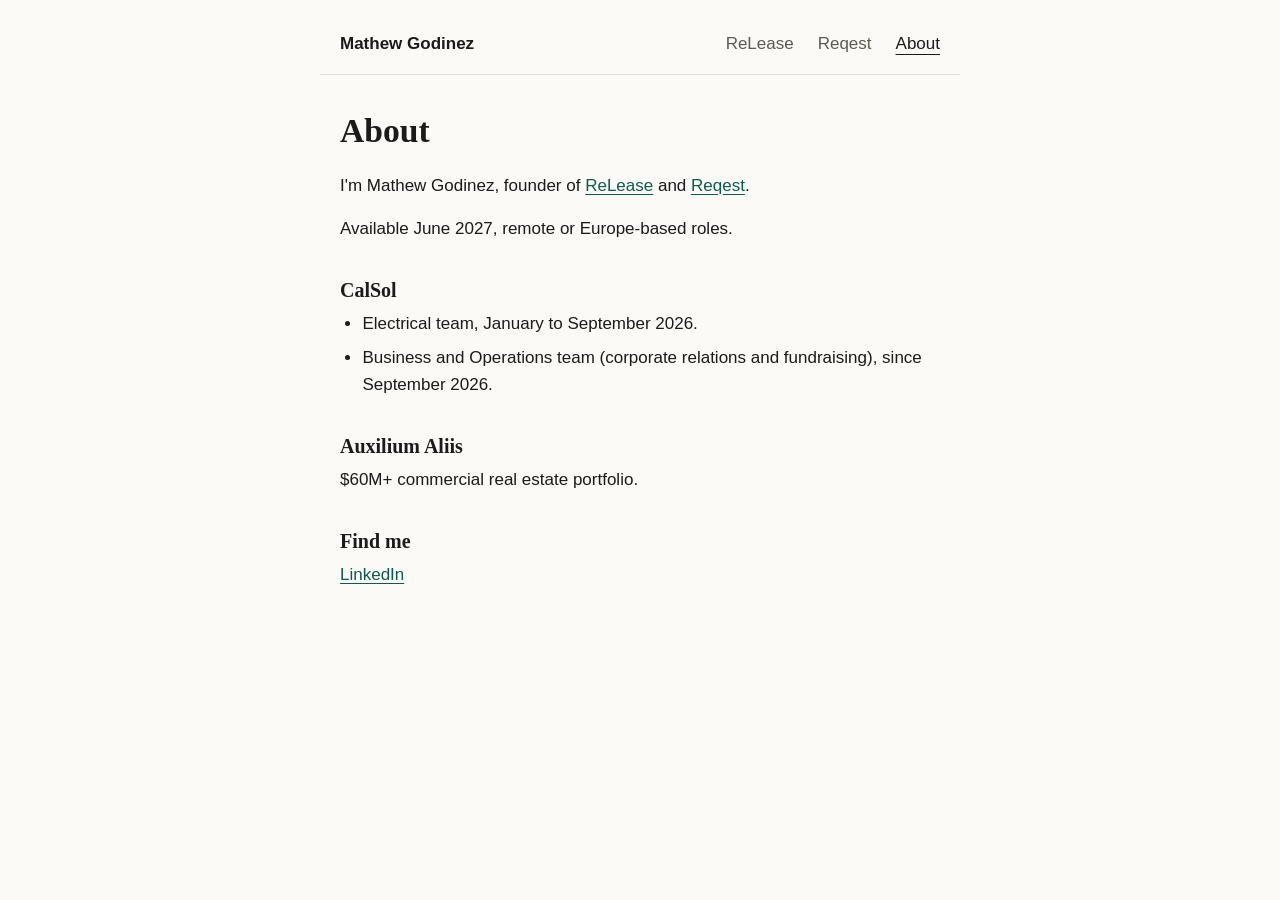
==== about.html @ 57f591df "Publish portfolio: Home, ReLease, Reqest, About Static site. Words live in content/, numbers in fact" ====
<!doctype html>
<html lang="en">
<head>
<meta charset="utf-8">
<meta name="viewport" content="width=device-width, initial-scale=1">
<title>About · Mathew Godinez</title>
<meta name="description" content="About Mathew Godinez, founder of ReLease and Reqest.">
<link rel="stylesheet" href="style.css">
</head>
<body class="about">
<header>
<a class="name" href="index.html">Mathew Godinez</a>
<nav aria-label="Pages">
<a href="release.html">ReLease</a>
<a href="reqest.html">Reqest</a>
<a href="about.html" aria-current=page>About</a>
</nav>
</header>
<main>
<h1>About</h1>
<p>I'm Mathew Godinez, founder of <a href="release.html">ReLease</a> and <a href="reqest.html">Reqest</a>.</p>
<p>Available June 2027, remote or Europe-based roles.</p>
<section><h2>CalSol</h2>
<ul>
<li>Electrical team, January to September 2026.</li>
<li>Business and Operations team (corporate relations and fundraising), since September 2026.</li>
</ul>
</section><section><h2>Auxilium Aliis</h2>
<p>$60M+ commercial real estate portfolio.</p>
</section><section><h2>Find me</h2>
<p><a href="https://www.linkedin.com/in/mathew-godinez-3935731b0">LinkedIn</a></p>
</section>
</main>
</body>
</html>
---- style.css ----
:root {
  --ink: #1c1b19;
  --muted: #5f5b53;
  --paper: #fbfaf7;
  --card: #ffffff;
  --line: #e3dfd6;
  --accent: #0d5c4b;
}

* { box-sizing: border-box; }

html { -webkit-text-size-adjust: 100%; }

body {
  margin: 0;
  background: var(--paper);
  color: var(--ink);
  font: 17px/1.6 -apple-system, BlinkMacSystemFont, "Segoe UI", Roboto, Helvetica, Arial, sans-serif;
}

header, main {
  max-width: 40rem;
  margin: 0 auto;
  padding: 0 1.25rem;
}

header {
  display: flex;
  flex-wrap: wrap;
  align-items: baseline;
  justify-content: space-between;
  gap: 0 1.5rem;
  padding-top: 1.25rem;
  padding-bottom: 0.5rem;
  border-bottom: 1px solid var(--line);
}

.name {
  color: var(--ink);
  font-weight: 700;
  text-decoration: none;
}

nav { display: flex; gap: 1.5rem; }

/* padding makes the links tall enough to tap on a phone */
nav a, .name { padding: 0.6rem 0; }

nav a { color: var(--muted); text-decoration: none; }

nav a[aria-current] { color: var(--ink); text-decoration: underline; text-underline-offset: 0.3em; }

main { padding-top: 2.25rem; padding-bottom: 4rem; }

h1, h2 {
  font-family: "Iowan Old Style", "Palatino Linotype", Palatino, Georgia, serif;
  line-height: 1.2;
  text-wrap: balance;
}

h1 { font-size: clamp(1.6rem, 6vw, 2.1rem); margin: 0 0 1.25rem; }

h2 { font-size: 1.25rem; margin: 2.25rem 0 0.5rem; }

p, ul, ol { margin: 0 0 1rem; }

ul, ol { padding-left: 1.4rem; }

li { margin-bottom: 0.4rem; }

a { color: var(--accent); text-underline-offset: 0.15em; overflow-wrap: anywhere; }

/* Home: each project section is a card */
.index section {
  margin-top: 1rem;
  padding: 1rem 1.15rem;
  background: var(--card);
  border: 1px solid var(--line);
  border-radius: 8px;
}

.index section h2 { margin-top: 0; }

.index section p { margin: 0; }

.draft {
  padding: 0.6rem 0.9rem;
  border: 2px dashed #a33a1e;
  color: #a33a1e;
  font-weight: 700;
}

@media print {
  @page { margin: 1.6cm; }
  body { background: #fff; color: #000; font-size: 10pt; }
  header, main { max-width: none; padding-left: 0; padding-right: 0; }
  header { padding-top: 0; }
  nav { display: none; }
  main { padding-top: 1rem; padding-bottom: 0; }
  h1 { font-size: 1.5rem; margin-bottom: 0.75rem; }
  h2 { margin-top: 1.1rem; }
  a { color: #000; }
  section { break-inside: avoid; }
  h1, h2 { break-after: avoid; }
  .index section { border-color: #999; }
}
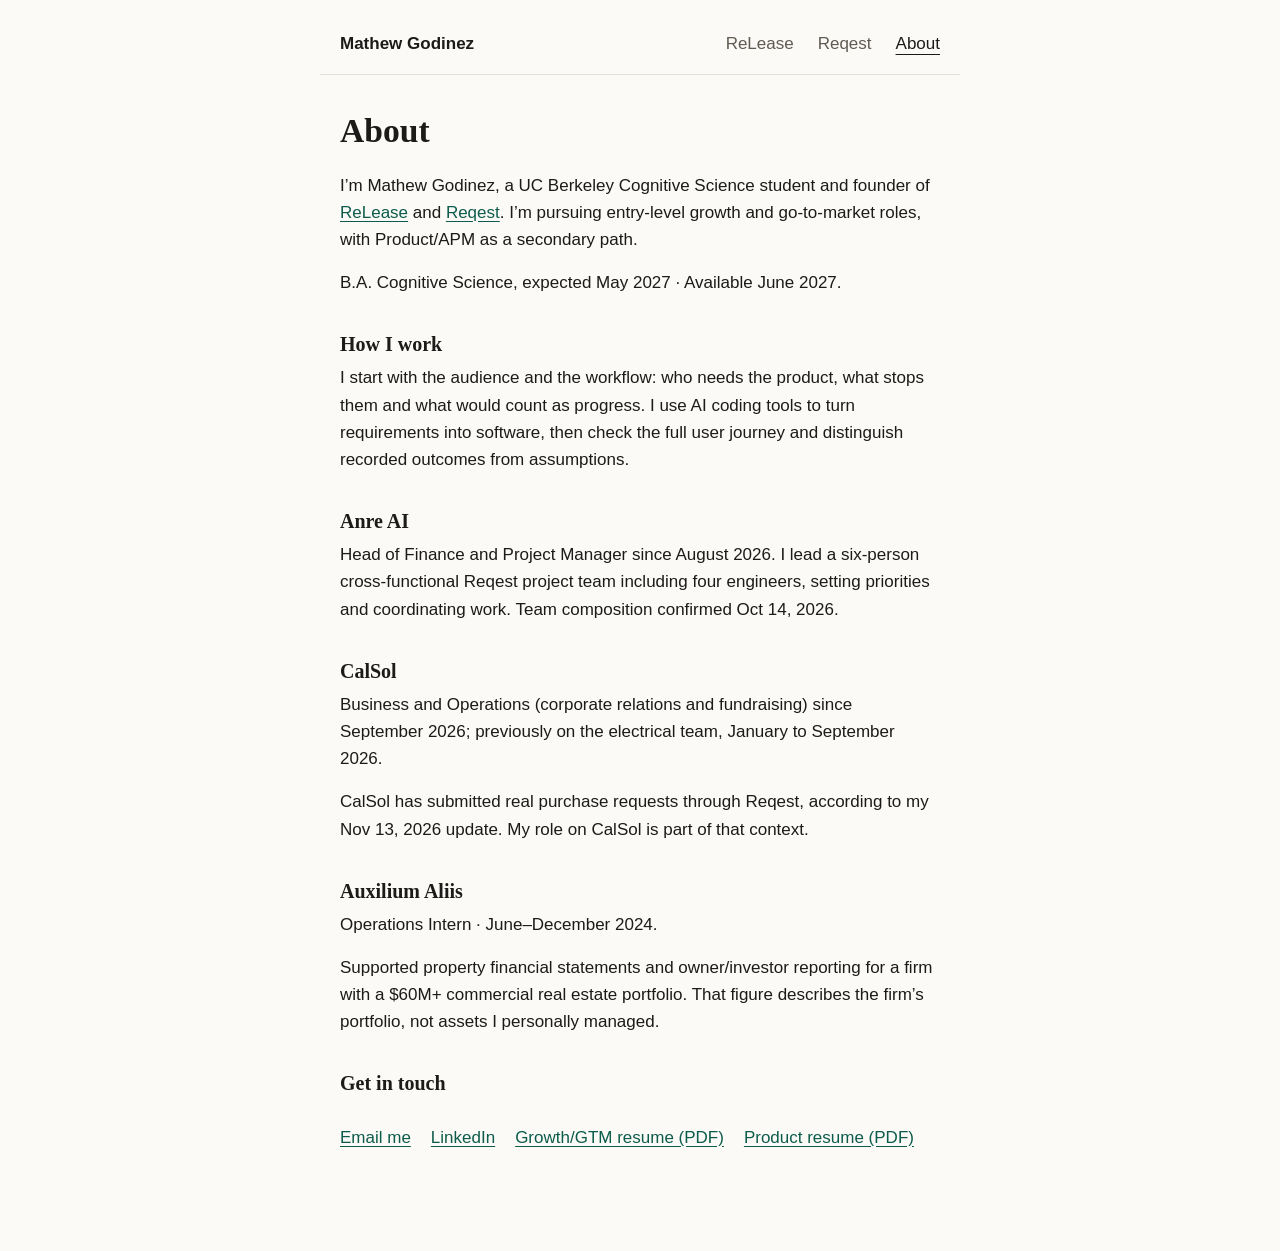
==== commit a2a501a3: "Show Growth and GTM work samples with reconciled portfolio claims" ====
--- a/about.html
+++ b/about.html
@@ -4,10 +4,20 @@
 <meta charset="utf-8">
 <meta name="viewport" content="width=device-width, initial-scale=1">
 <title>About · Mathew Godinez</title>
-<meta name="description" content="About Mathew Godinez, founder of ReLease and Reqest.">
+<meta name="description" content="Mathew Godinez, UC Berkeley Cognitive Science student and founder of ReLease and Reqest. Available June 2027 for growth and GTM roles.">
+<meta property="og:type" content="website">
+<meta property="og:title" content="About · Mathew Godinez">
+<meta property="og:description" content="Mathew Godinez, UC Berkeley Cognitive Science student and founder of ReLease and Reqest. Available June 2027 for growth and GTM roles.">
+<meta property="og:url" content="https://matthewgodinez24-boop.github.io/about.html">
+<meta property="og:image" content="https://matthewgodinez24-boop.github.io/assets/social-preview.png">
+<meta property="og:image:alt" content="Mathew Godinez. Growth and go-to-market. ReLease, outreach workflows, and Reqest.">
+<meta name="twitter:card" content="summary_large_image">
+<link rel="canonical" href="https://matthewgodinez24-boop.github.io/about.html">
+<link rel="icon" href="assets/favicon.svg" type="image/svg+xml">
 <link rel="stylesheet" href="style.css">
 </head>
 <body class="about">
+<a class="skip" href="#main">Skip to content</a>
 <header>
 <a class="name" href="index.html">Mathew Godinez</a>
 <nav aria-label="Pages">
@@ -16,19 +26,22 @@
 <a href="about.html" aria-current=page>About</a>
 </nav>
 </header>
-<main>
+<main id="main">
 <h1>About</h1>
-<p>I'm Mathew Godinez, founder of <a href="release.html">ReLease</a> and <a href="reqest.html">Reqest</a>.</p>
-<p>Available June 2027, remote or Europe-based roles.</p>
-<section><h2>CalSol</h2>
-<ul>
-<li>Electrical team, January to September 2026.</li>
-<li>Business and Operations team (corporate relations and fundraising), since September 2026.</li>
-</ul>
+<p>I’m Mathew Godinez, a UC Berkeley Cognitive Science student and founder of <a href="release.html">ReLease</a> and <a href="reqest.html">Reqest</a>. I’m pursuing entry-level growth and go-to-market roles, with Product/APM as a secondary path.</p>
+<p>B.A. Cognitive Science, expected May 2027 · Available June 2027.</p>
+<section><h2>How I work</h2>
+<p>I start with the audience and the workflow: who needs the product, what stops them and what would count as progress. I use AI coding tools to turn requirements into software, then check the full user journey and distinguish recorded outcomes from assumptions.</p>
+</section><section><h2>Anre AI</h2>
+<p>Head of Finance and Project Manager since August 2026. I lead a six-person cross-functional Reqest project team including four engineers, setting priorities and coordinating work. Team composition confirmed Oct 14, 2026.</p>
+</section><section><h2>CalSol</h2>
+<p>Business and Operations (corporate relations and fundraising) since September 2026; previously on the electrical team, January to September 2026.</p>
+<p>CalSol has submitted real purchase requests through Reqest, according to my Nov 13, 2026 update. My role on CalSol is part of that context.</p>
 </section><section><h2>Auxilium Aliis</h2>
-<p>$60M+ commercial real estate portfolio.</p>
-</section><section><h2>Find me</h2>
-<p><a href="https://www.linkedin.com/in/mathew-godinez-3935731b0">LinkedIn</a></p>
+<p>Operations Intern · June–December 2024.</p>
+<p>Supported property financial statements and owner/investor reporting for a firm with a $60M+ commercial real estate portfolio. That figure describes the firm’s portfolio, not assets I personally managed.</p>
+</section><section><h2>Get in touch</h2>
+<div class="actions"><a href="mailto:matthewgodinez24@gmail.com">Email me</a><a href="https://www.linkedin.com/in/mathew-godinez/">LinkedIn</a><a href="assets/Mathew-Godinez-Growth-GTM.pdf">Growth/GTM resume (PDF)</a><a href="assets/Mathew-Godinez-Product.pdf">Product resume (PDF)</a></div>
 </section>
 </main>
 </body>
--- a/style.css
+++ b/style.css
@@ -5,11 +5,20 @@
   --card: #ffffff;
   --line: #e3dfd6;
   --accent: #0d5c4b;
+  --selection: #dcebe4;
+  --warning: #a33a1e;
 }
 
 * { box-sizing: border-box; }
 
 html { -webkit-text-size-adjust: 100%; }
+
+::selection { color: var(--ink); background: var(--selection); }
+
+:focus-visible { outline: 2px solid var(--accent); outline-offset: 4px; }
+
+.skip { position: absolute; left: 1rem; top: -8rem; padding: 0.75rem; background: var(--paper); }
+.skip:focus { top: 0.5rem; }
 
 body {
   margin: 0;
@@ -69,6 +78,25 @@
 li { margin-bottom: 0.4rem; }
 
 a { color: var(--accent); text-underline-offset: 0.15em; overflow-wrap: anywhere; }
+a:hover { text-decoration-thickness: 2px; }
+
+.actions { display: flex; flex-wrap: wrap; gap: 0.25rem 1.25rem; margin: 1.25rem 0 1.75rem; }
+.actions a { display: inline-flex; align-items: center; min-height: 44px; }
+
+section { scroll-margin-top: 1.25rem; }
+figure { margin: 1.25rem 0 1.5rem; }
+figcaption, caption { color: var(--muted); font-size: 0.9rem; line-height: 1.55; text-align: left; }
+figcaption { margin-top: 0.65rem; }
+blockquote { margin: 0; padding: 1.1rem 1.2rem; border: 1px solid var(--line); background: var(--card); }
+blockquote p { margin: 0; }
+.screenshot { max-width: 23rem; margin-inline: auto; }
+.screenshot a { display: block; }
+.screenshot img { display: block; width: 100%; height: auto; aspect-ratio: 358 / 720; object-fit: cover; object-position: bottom; border: 1px solid var(--line); }
+table { width: 100%; border-collapse: collapse; font-variant-numeric: tabular-nums; }
+caption { caption-side: bottom; padding-top: 0.65rem; }
+th, td { padding: 0.65rem 0.5rem; text-align: left; border-bottom: 1px solid var(--line); }
+th { font-size: 0.9rem; font-weight: 600; }
+td { font-size: 1.1rem; }
 
 /* Home: each project section is a card */
 .index section {
@@ -85,22 +113,33 @@
 
 .draft {
   padding: 0.6rem 0.9rem;
-  border: 2px dashed #a33a1e;
-  color: #a33a1e;
+  border: 2px dashed var(--warning);
+  color: var(--warning);
   font-weight: 700;
 }
 
 @media print {
-  @page { margin: 1.6cm; }
+  @page { margin: 1cm 1.6cm; }
   body { background: #fff; color: #000; font-size: 10pt; }
   header, main { max-width: none; padding-left: 0; padding-right: 0; }
   header { padding-top: 0; }
   nav { display: none; }
+  .skip { display: none; }
   main { padding-top: 1rem; padding-bottom: 0; }
   h1 { font-size: 1.5rem; margin-bottom: 0.75rem; }
   h2 { margin-top: 1.1rem; }
   a { color: #000; }
-  section { break-inside: avoid; }
+  /* print each link's web address; page links get the full site address */
+  a[href^="http"]::after { content: " (" attr(href) ")"; }
+  a[href$=".html"]::after { content: " (matthewgodinez24-boop.github.io/" attr(href) ")"; }
+  a::after { font: 400 10pt system-ui, sans-serif; }
+  li { margin-bottom: 0.25rem; }
+  figure { break-inside: avoid; }
+  .screenshot { max-width: 11rem; }
+  .screenshot a::after { content: none; }
+  .actions { gap: 0.2rem 0.8rem; margin: 0.5rem 0; }
+  .actions a { min-height: 0; }
+  .index section { break-inside: avoid; }
   h1, h2 { break-after: avoid; }
   .index section { border-color: #999; }
 }
